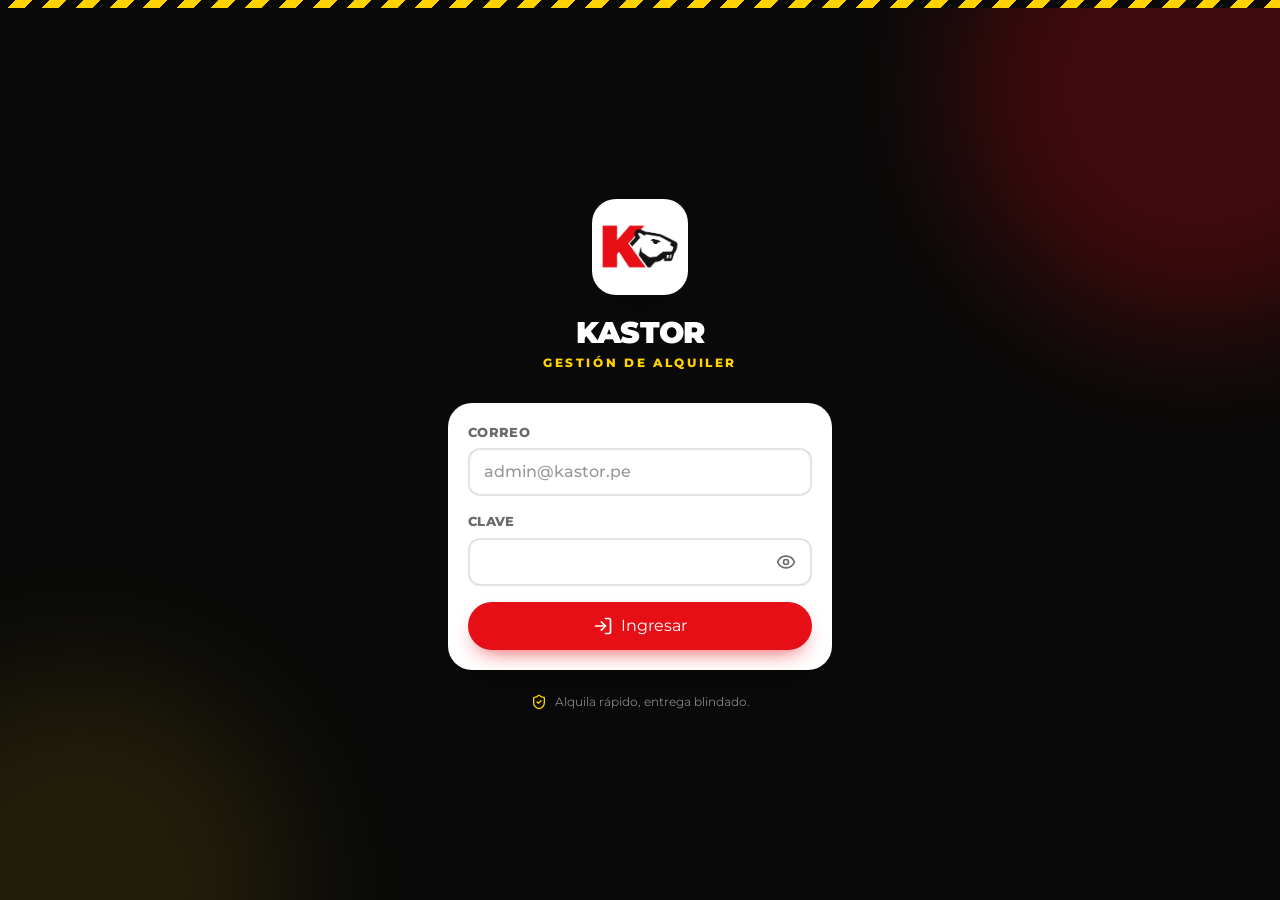
==== index.html @ 55472aee "Kastor Alquiler: sistema de gestión de alquiler (versión publicada) Co-Authored-By: Claude Opus 5.5 " ====
<!doctype html>
<html lang="es-PE">
<head>
<meta charset="UTF-8" />
<meta name="viewport" content="width=device-width, initial-scale=1, viewport-fit=cover" />
<meta name="theme-color" content="#0A0A0A" />
<meta name="robots" content="noindex" />
<title>Kastor · Gestión de alquiler</title>
<link rel="icon" href="./img/favicon.png" />
<link rel="apple-touch-icon" href="./img/apple-touch-icon.png" />
<link rel="manifest" href="./manifest.webmanifest" />
<link rel="preconnect" href="https://fonts.googleapis.com" />
<link rel="preconnect" href="https://fonts.gstatic.com" crossorigin />
<link href="https://fonts.googleapis.com/css2?family=Montserrat:wght@500;600;700;800;900&display=swap" rel="stylesheet" />
  <script type="module" crossorigin src="./assets/index-DgQ3i3LV.js"></script>
  <link rel="stylesheet" crossorigin href="./assets/index-Cd6k-EV9.css">
</head>
<body>
<div id="root"></div>
</body>
</html>
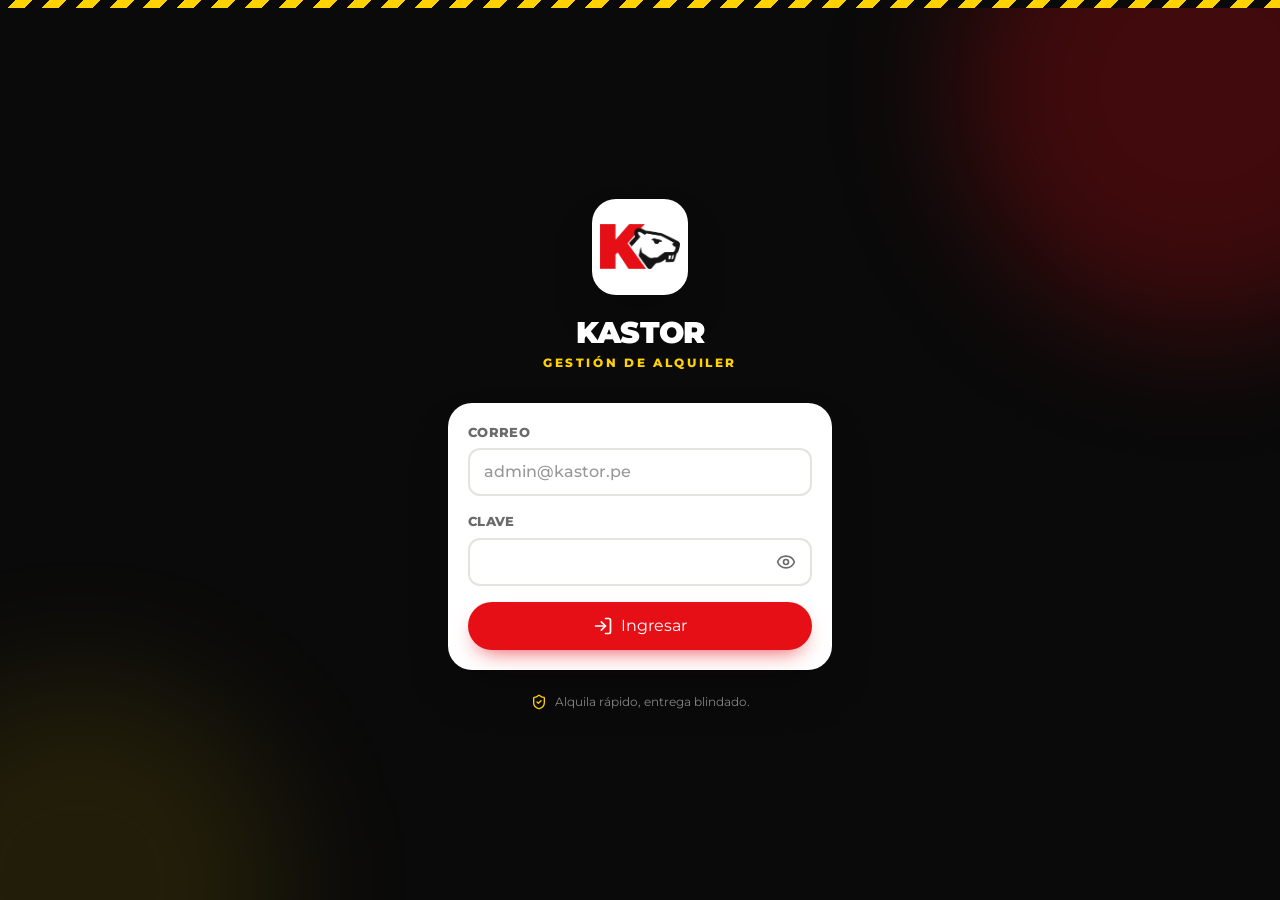
==== commit 259ffa7e: "Roles (empleado), tour de bienvenida, logo transparente, manual PDF Co-Authored-By: Claude Fable 5.1" ====
--- a/index.html
+++ b/index.html
@@ -12,8 +12,8 @@
 <link rel="preconnect" href="https://fonts.googleapis.com" />
 <link rel="preconnect" href="https://fonts.gstatic.com" crossorigin />
 <link href="https://fonts.googleapis.com/css2?family=Montserrat:wght@500;600;700;800;900&display=swap" rel="stylesheet" />
-  <script type="module" crossorigin src="./assets/index-DgQ3i3LV.js"></script>
-  <link rel="stylesheet" crossorigin href="./assets/index-Cd6k-EV9.css">
+  <script type="module" crossorigin src="./assets/index-B_iX0OqB.js"></script>
+  <link rel="stylesheet" crossorigin href="./assets/index-DipDLknT.css">
 </head>
 <body>
 <div id="root"></div>
